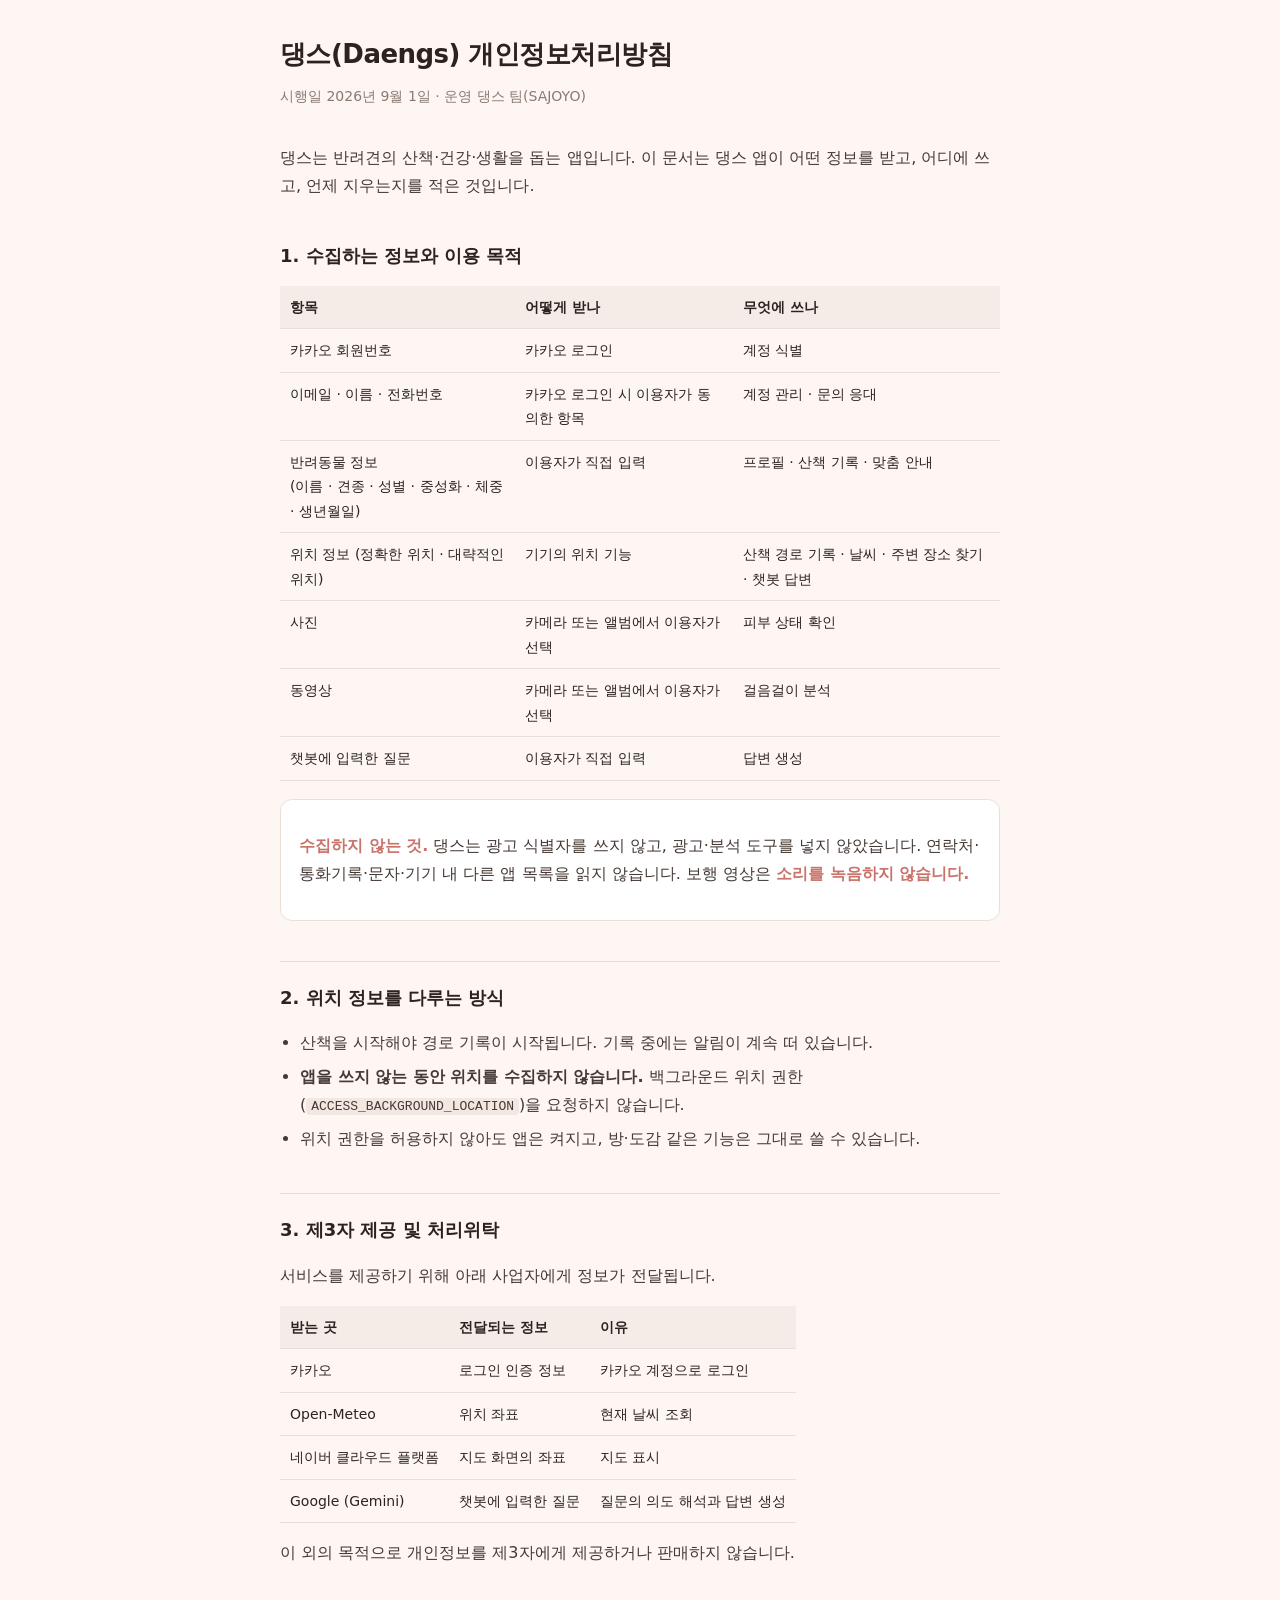
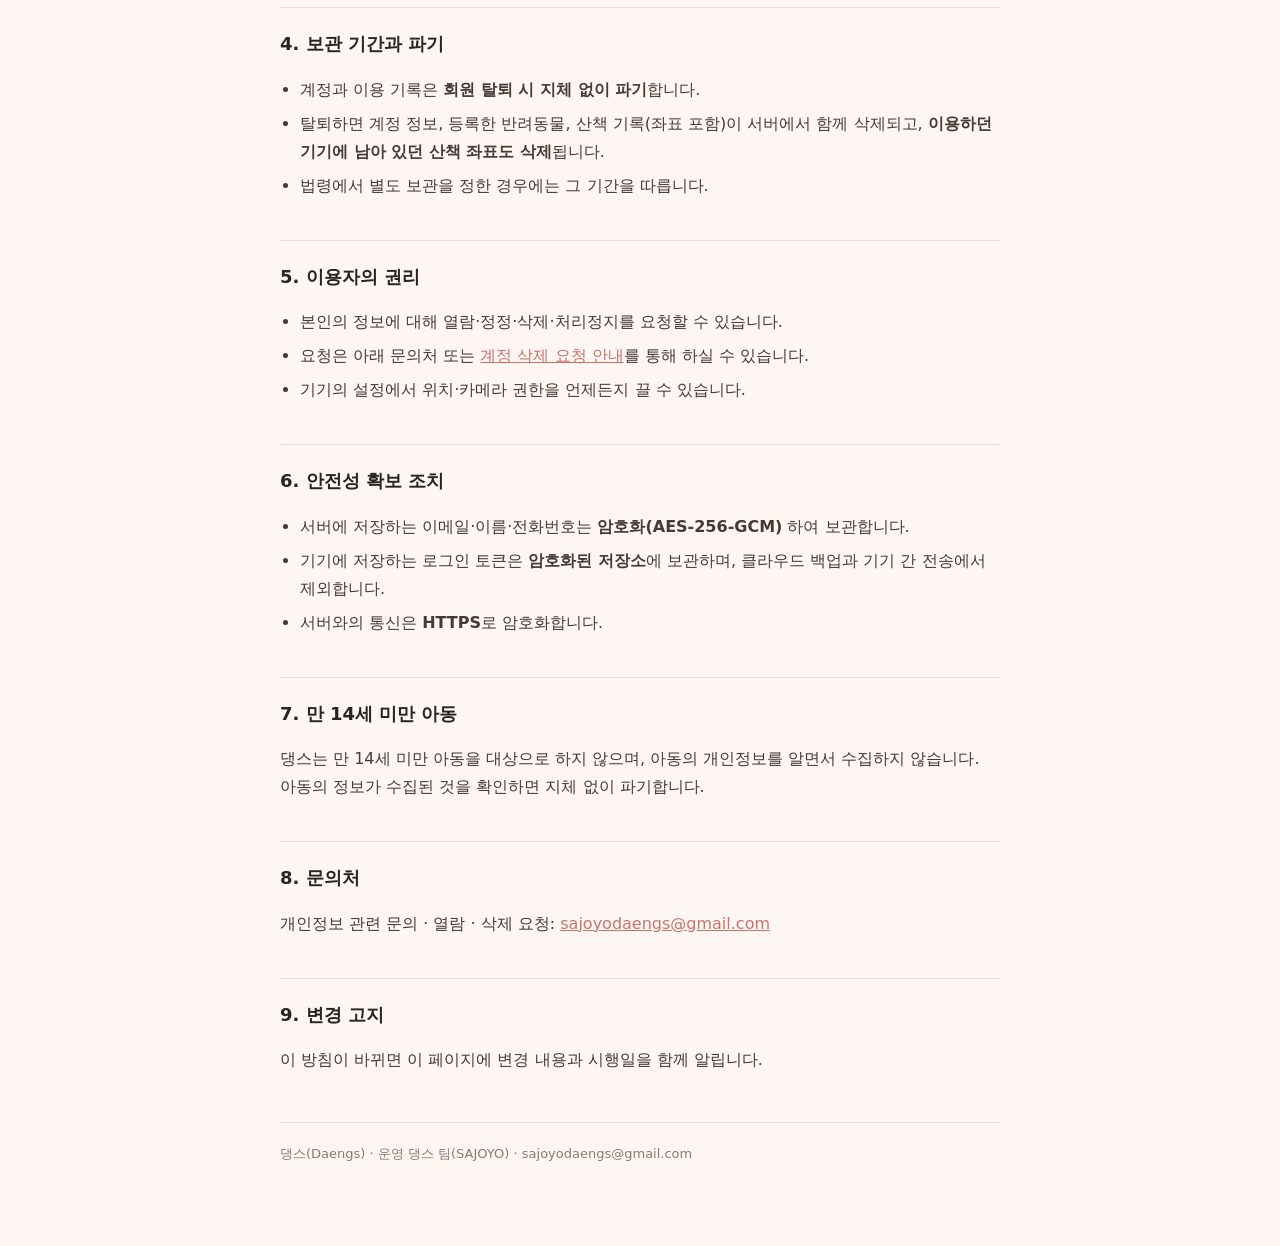
==== privacy.html @ 9c6e971e "댕스 앱의 개인정보처리방침과 계정 삭제 안내 플레이스토어가 웹에서 열리는 주소를 요구한다. 앱 저장소는 비공개라 Pages 를 못 쓰고 공개로 바꾸면 코드가 다 공개되므로, 문서만" ====
<!doctype html>
<html lang="ko">
<head>
<meta charset="utf-8">
<meta name="viewport" content="width=device-width, initial-scale=1">
<title>댕스(Daengs) 개인정보처리방침</title>
<link rel="stylesheet" href="style.css">
</head>
<body>
<main>
<h1>댕스(Daengs) 개인정보처리방침</h1>
<p class="sub">시행일 2026년 9월 1일 · 운영 댕스 팀(SAJOYO)</p>

<p>댕스는 반려견의 산책·건강·생활을 돕는 앱입니다. 이 문서는 댕스 앱이 어떤 정보를
받고, 어디에 쓰고, 언제 지우는지를 적은 것입니다.</p>

<h2>1. 수집하는 정보와 이용 목적</h2>
<table>
<tr><th>항목</th><th>어떻게 받나</th><th>무엇에 쓰나</th></tr>
<tr><td>카카오 회원번호</td><td>카카오 로그인</td><td>계정 식별</td></tr>
<tr><td>이메일 · 이름 · 전화번호</td><td>카카오 로그인 시 이용자가 동의한 항목</td><td>계정 관리 · 문의 응대</td></tr>
<tr><td>반려동물 정보<br>(이름 · 견종 · 성별 · 중성화 · 체중 · 생년월일)</td><td>이용자가 직접 입력</td><td>프로필 · 산책 기록 · 맞춤 안내</td></tr>
<tr><td>위치 정보 (정확한 위치 · 대략적인 위치)</td><td>기기의 위치 기능</td><td>산책 경로 기록 · 날씨 · 주변 장소 찾기 · 챗봇 답변</td></tr>
<tr><td>사진</td><td>카메라 또는 앨범에서 이용자가 선택</td><td>피부 상태 확인</td></tr>
<tr><td>동영상</td><td>카메라 또는 앨범에서 이용자가 선택</td><td>걸음걸이 분석</td></tr>
<tr><td>챗봇에 입력한 질문</td><td>이용자가 직접 입력</td><td>답변 생성</td></tr>
</table>

<div class="box">
<p><strong>수집하지 않는 것.</strong> 댕스는 광고 식별자를 쓰지 않고, 광고·분석 도구를
넣지 않았습니다. 연락처·통화기록·문자·기기 내 다른 앱 목록을 읽지 않습니다.
보행 영상은 <strong>소리를 녹음하지 않습니다.</strong></p>
</div>

<h2>2. 위치 정보를 다루는 방식</h2>
<ul>
<li>산책을 시작해야 경로 기록이 시작됩니다. 기록 중에는 알림이 계속 떠 있습니다.</li>
<li><strong>앱을 쓰지 않는 동안 위치를 수집하지 않습니다.</strong> 백그라운드 위치
권한(<code>ACCESS_BACKGROUND_LOCATION</code>)을 요청하지 않습니다.</li>
<li>위치 권한을 허용하지 않아도 앱은 켜지고, 방·도감 같은 기능은 그대로 쓸 수 있습니다.</li>
</ul>

<h2>3. 제3자 제공 및 처리위탁</h2>
<p>서비스를 제공하기 위해 아래 사업자에게 정보가 전달됩니다.</p>
<table>
<tr><th>받는 곳</th><th>전달되는 정보</th><th>이유</th></tr>
<tr><td>카카오</td><td>로그인 인증 정보</td><td>카카오 계정으로 로그인</td></tr>
<tr><td>Open-Meteo</td><td>위치 좌표</td><td>현재 날씨 조회</td></tr>
<tr><td>네이버 클라우드 플랫폼</td><td>지도 화면의 좌표</td><td>지도 표시</td></tr>
<tr><td>Google (Gemini)</td><td>챗봇에 입력한 질문</td><td>질문의 의도 해석과 답변 생성</td></tr>
</table>
<p>이 외의 목적으로 개인정보를 제3자에게 제공하거나 판매하지 않습니다.</p>

<h2>4. 보관 기간과 파기</h2>
<ul>
<li>계정과 이용 기록은 <strong>회원 탈퇴 시 지체 없이 파기</strong>합니다.</li>
<li>탈퇴하면 계정 정보, 등록한 반려동물, 산책 기록(좌표 포함)이 서버에서 함께
삭제되고, <strong>이용하던 기기에 남아 있던 산책 좌표도 삭제</strong>됩니다.</li>
<li>법령에서 별도 보관을 정한 경우에는 그 기간을 따릅니다.</li>
</ul>

<h2>5. 이용자의 권리</h2>
<ul>
<li>본인의 정보에 대해 열람·정정·삭제·처리정지를 요청할 수 있습니다.</li>
<li>요청은 아래 문의처 또는
<a href="delete.html">계정 삭제 요청 안내</a>를 통해 하실 수 있습니다.</li>
<li>기기의 설정에서 위치·카메라 권한을 언제든지 끌 수 있습니다.</li>
</ul>

<h2>6. 안전성 확보 조치</h2>
<ul>
<li>서버에 저장하는 이메일·이름·전화번호는 <strong>암호화(AES-256-GCM)</strong> 하여 보관합니다.</li>
<li>기기에 저장하는 로그인 토큰은 <strong>암호화된 저장소</strong>에 보관하며,
클라우드 백업과 기기 간 전송에서 제외합니다.</li>
<li>서버와의 통신은 <strong>HTTPS</strong>로 암호화합니다.</li>
</ul>

<h2>7. 만 14세 미만 아동</h2>
<p>댕스는 만 14세 미만 아동을 대상으로 하지 않으며, 아동의 개인정보를 알면서 수집하지
않습니다. 아동의 정보가 수집된 것을 확인하면 지체 없이 파기합니다.</p>

<h2>8. 문의처</h2>
<p>개인정보 관련 문의 · 열람 · 삭제 요청:
<a href="mailto:sajoyodaengs@gmail.com">sajoyodaengs@gmail.com</a></p>

<h2>9. 변경 고지</h2>
<p>이 방침이 바뀌면 이 페이지에 변경 내용과 시행일을 함께 알립니다.</p>

<footer>댕스(Daengs) · 운영 댕스 팀(SAJOYO) · sajoyodaengs@gmail.com</footer>
</main>
</body>
</html>
---- style.css ----
:root { color-scheme: light; }
* { box-sizing: border-box; }
body {
  margin: 0; padding: 32px 20px 80px;
  font: 16px/1.75 -apple-system, "Apple SD Gothic Neo", "Malgun Gothic", system-ui, sans-serif;
  color: #2b2320; background: #fdf6f2;
}
main { max-width: 720px; margin: 0 auto; }
h1 { font-size: 26px; margin: 0 0 6px; letter-spacing: -0.02em; }
.sub { color: #8a7a72; margin: 0 0 36px; font-size: 14px; }
h2 { font-size: 18px; margin: 40px 0 10px; padding-top: 20px; border-top: 1px solid #eadfd8; }
h2:first-of-type { border-top: 0; padding-top: 0; }
p, li { color: #453a35; }
ul { padding-left: 20px; }
li { margin: 6px 0; }
table { width: 100%; border-collapse: collapse; margin: 14px 0; font-size: 14px; display: block; overflow-x: auto; }
th, td { text-align: left; padding: 9px 10px; border-bottom: 1px solid #eadfd8; vertical-align: top; }
th { background: #f6ece7; font-weight: 600; white-space: nowrap; }
code { background: #f2e7e1; padding: 1px 5px; border-radius: 4px; font-size: 13px; }
.box { background: #fff; border: 1px solid #eadfd8; border-radius: 12px; padding: 16px 18px; margin: 18px 0; }
.box strong { color: #c9736b; }
a { color: #c9736b; }
footer { margin-top: 48px; padding-top: 20px; border-top: 1px solid #eadfd8; color: #8a7a72; font-size: 13px; }
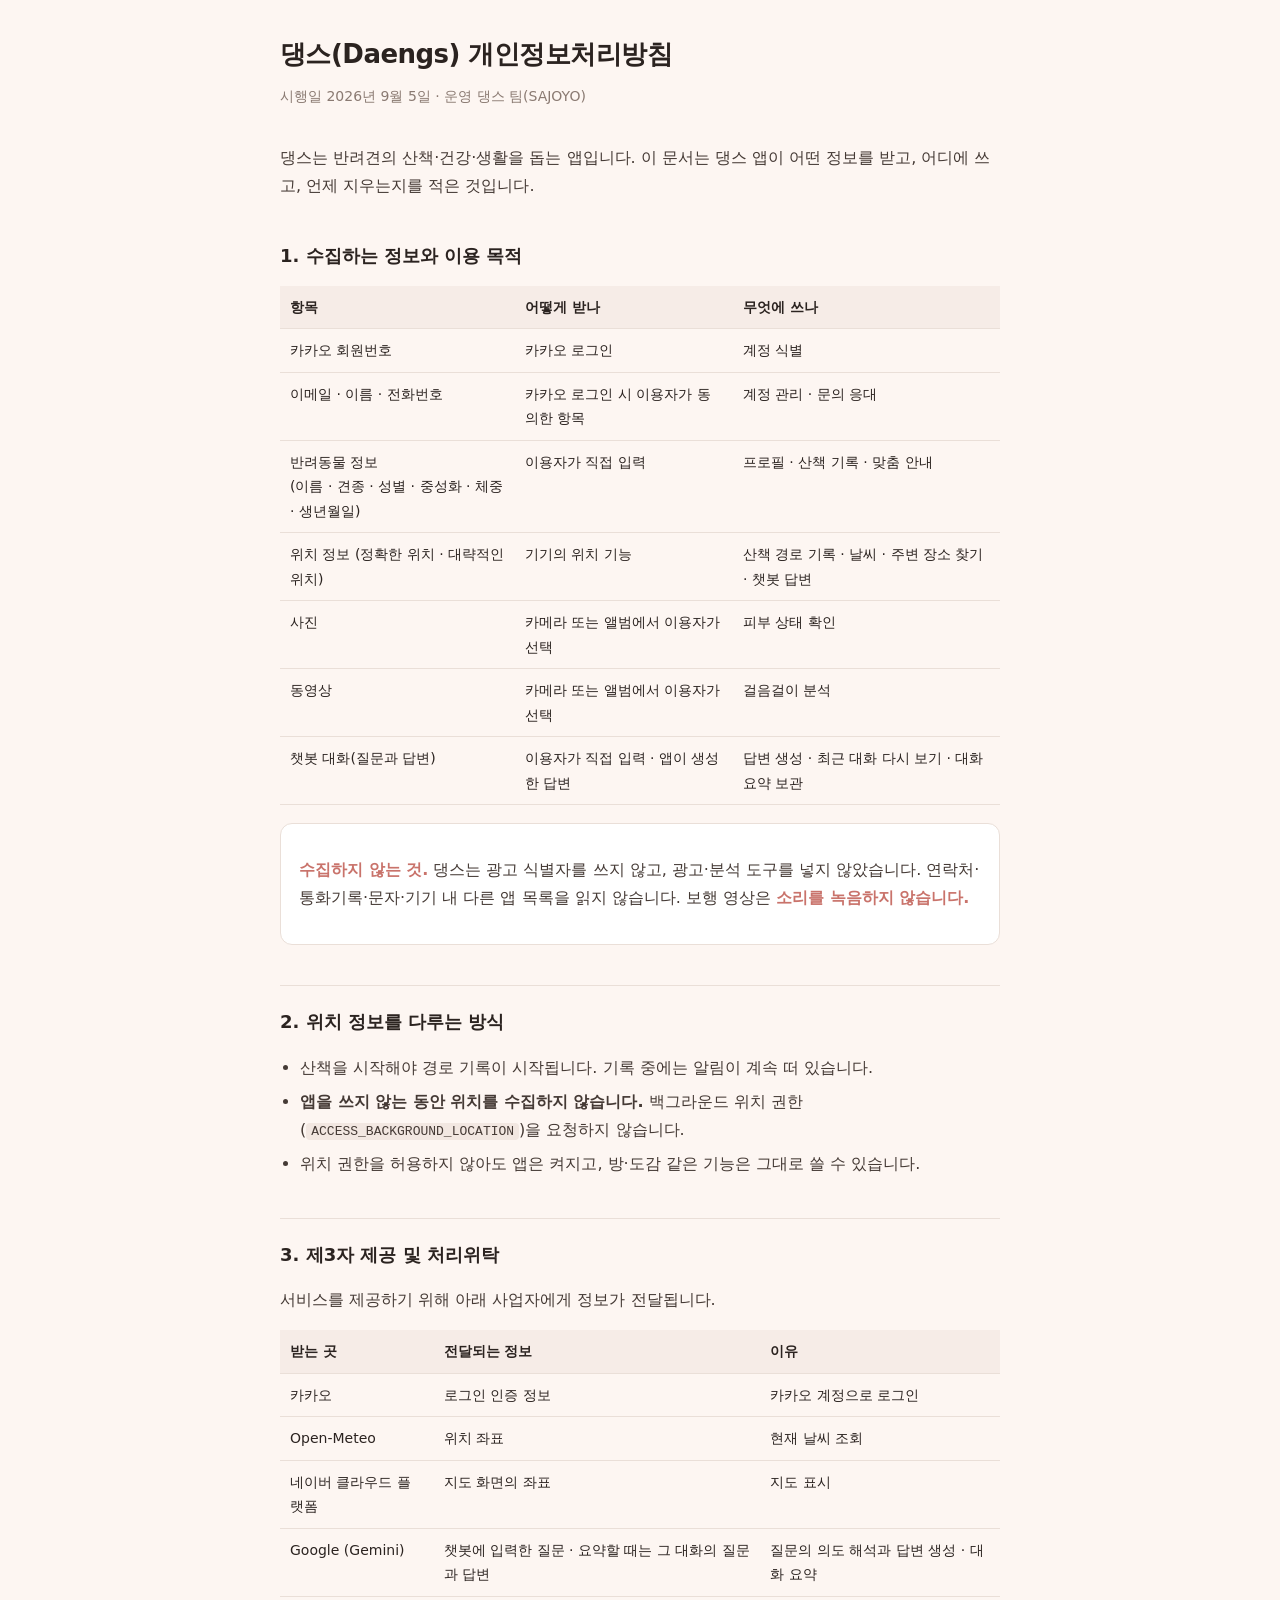
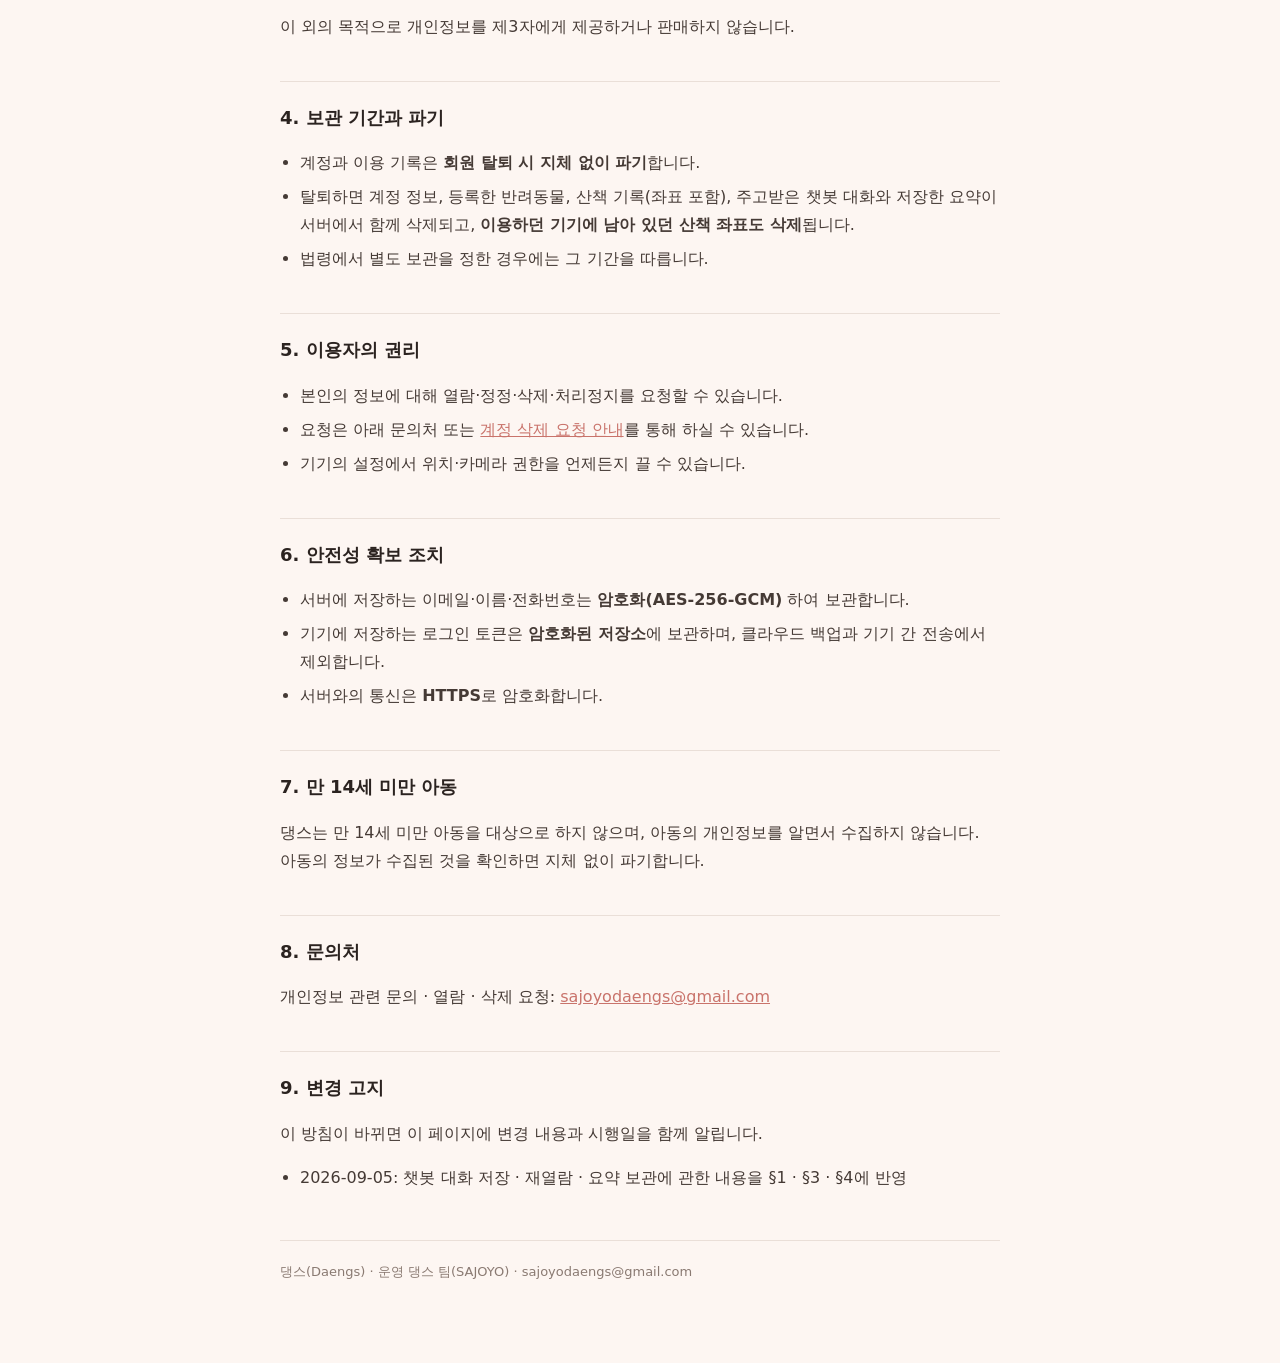
==== commit 5168f362: "docs: 처리방침에 챗봇 대화 저장·요약 반영 §1 수집 표, §3 위탁 표(Gemini), §4 파기 항목을 실제 동작(대화 저장· 재열람·요약 보관, 요약 시 질문+답변 전송" ====
--- a/privacy.html
+++ b/privacy.html
@@ -9,7 +9,7 @@
 <body>
 <main>
 <h1>댕스(Daengs) 개인정보처리방침</h1>
-<p class="sub">시행일 2026년 9월 1일 · 운영 댕스 팀(SAJOYO)</p>
+<p class="sub">시행일 2026년 9월 5일 · 운영 댕스 팀(SAJOYO)</p>
 
 <p>댕스는 반려견의 산책·건강·생활을 돕는 앱입니다. 이 문서는 댕스 앱이 어떤 정보를
 받고, 어디에 쓰고, 언제 지우는지를 적은 것입니다.</p>
@@ -23,7 +23,7 @@
 <tr><td>위치 정보 (정확한 위치 · 대략적인 위치)</td><td>기기의 위치 기능</td><td>산책 경로 기록 · 날씨 · 주변 장소 찾기 · 챗봇 답변</td></tr>
 <tr><td>사진</td><td>카메라 또는 앨범에서 이용자가 선택</td><td>피부 상태 확인</td></tr>
 <tr><td>동영상</td><td>카메라 또는 앨범에서 이용자가 선택</td><td>걸음걸이 분석</td></tr>
-<tr><td>챗봇에 입력한 질문</td><td>이용자가 직접 입력</td><td>답변 생성</td></tr>
+<tr><td>챗봇 대화(질문과 답변)</td><td>이용자가 직접 입력 · 앱이 생성한 답변</td><td>답변 생성 · 최근 대화 다시 보기 · 대화 요약 보관</td></tr>
 </table>
 
 <div class="box">
@@ -47,15 +47,15 @@
 <tr><td>카카오</td><td>로그인 인증 정보</td><td>카카오 계정으로 로그인</td></tr>
 <tr><td>Open-Meteo</td><td>위치 좌표</td><td>현재 날씨 조회</td></tr>
 <tr><td>네이버 클라우드 플랫폼</td><td>지도 화면의 좌표</td><td>지도 표시</td></tr>
-<tr><td>Google (Gemini)</td><td>챗봇에 입력한 질문</td><td>질문의 의도 해석과 답변 생성</td></tr>
+<tr><td>Google (Gemini)</td><td>챗봇에 입력한 질문 · 요약할 때는 그 대화의 질문과 답변</td><td>질문의 의도 해석과 답변 생성 · 대화 요약</td></tr>
 </table>
 <p>이 외의 목적으로 개인정보를 제3자에게 제공하거나 판매하지 않습니다.</p>
 
 <h2>4. 보관 기간과 파기</h2>
 <ul>
 <li>계정과 이용 기록은 <strong>회원 탈퇴 시 지체 없이 파기</strong>합니다.</li>
-<li>탈퇴하면 계정 정보, 등록한 반려동물, 산책 기록(좌표 포함)이 서버에서 함께
-삭제되고, <strong>이용하던 기기에 남아 있던 산책 좌표도 삭제</strong>됩니다.</li>
+<li>탈퇴하면 계정 정보, 등록한 반려동물, 산책 기록(좌표 포함), 주고받은 챗봇 대화와
+저장한 요약이 서버에서 함께 삭제되고, <strong>이용하던 기기에 남아 있던 산책 좌표도 삭제</strong>됩니다.</li>
 <li>법령에서 별도 보관을 정한 경우에는 그 기간을 따릅니다.</li>
 </ul>
 
@@ -85,6 +85,9 @@
 
 <h2>9. 변경 고지</h2>
 <p>이 방침이 바뀌면 이 페이지에 변경 내용과 시행일을 함께 알립니다.</p>
+<ul>
+<li>2026-09-05: 챗봇 대화 저장 · 재열람 · 요약 보관에 관한 내용을 §1 · §3 · §4에 반영</li>
+</ul>
 
 <footer>댕스(Daengs) · 운영 댕스 팀(SAJOYO) · sajoyodaengs@gmail.com</footer>
 </main>
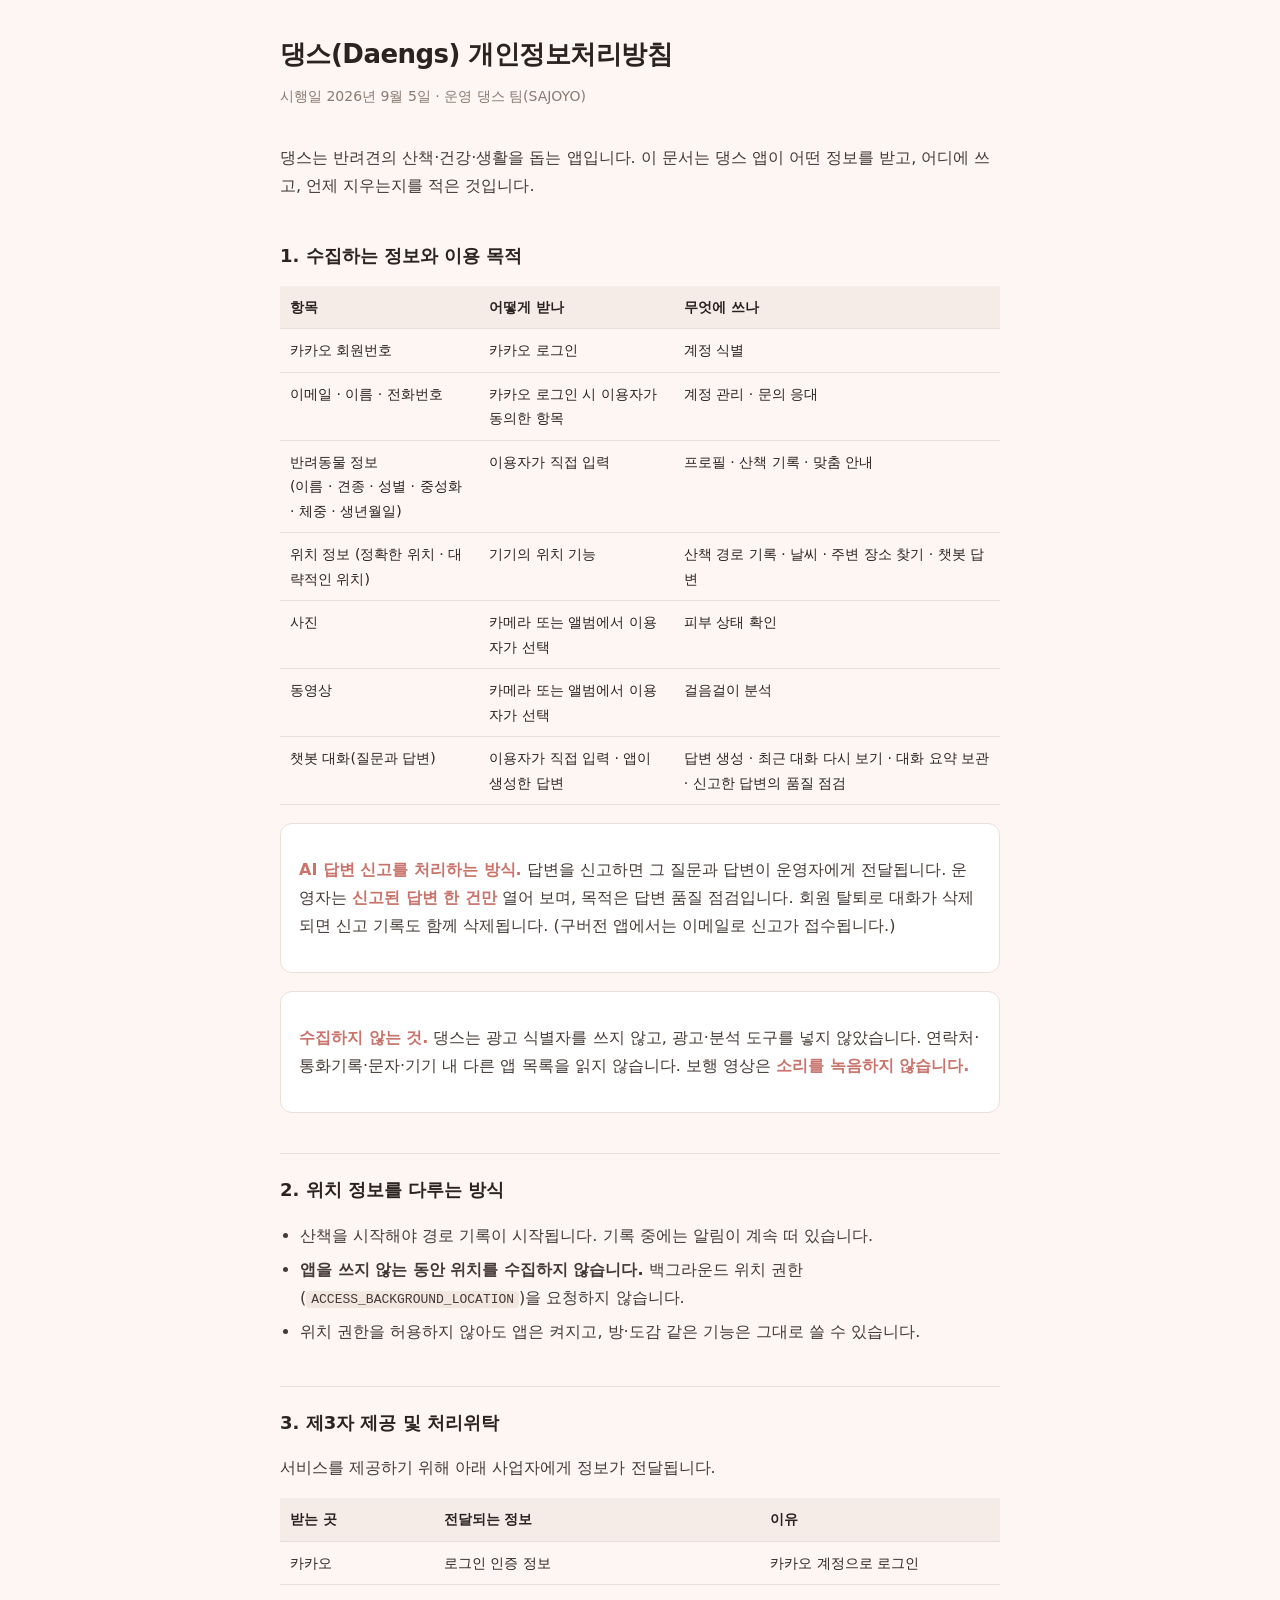
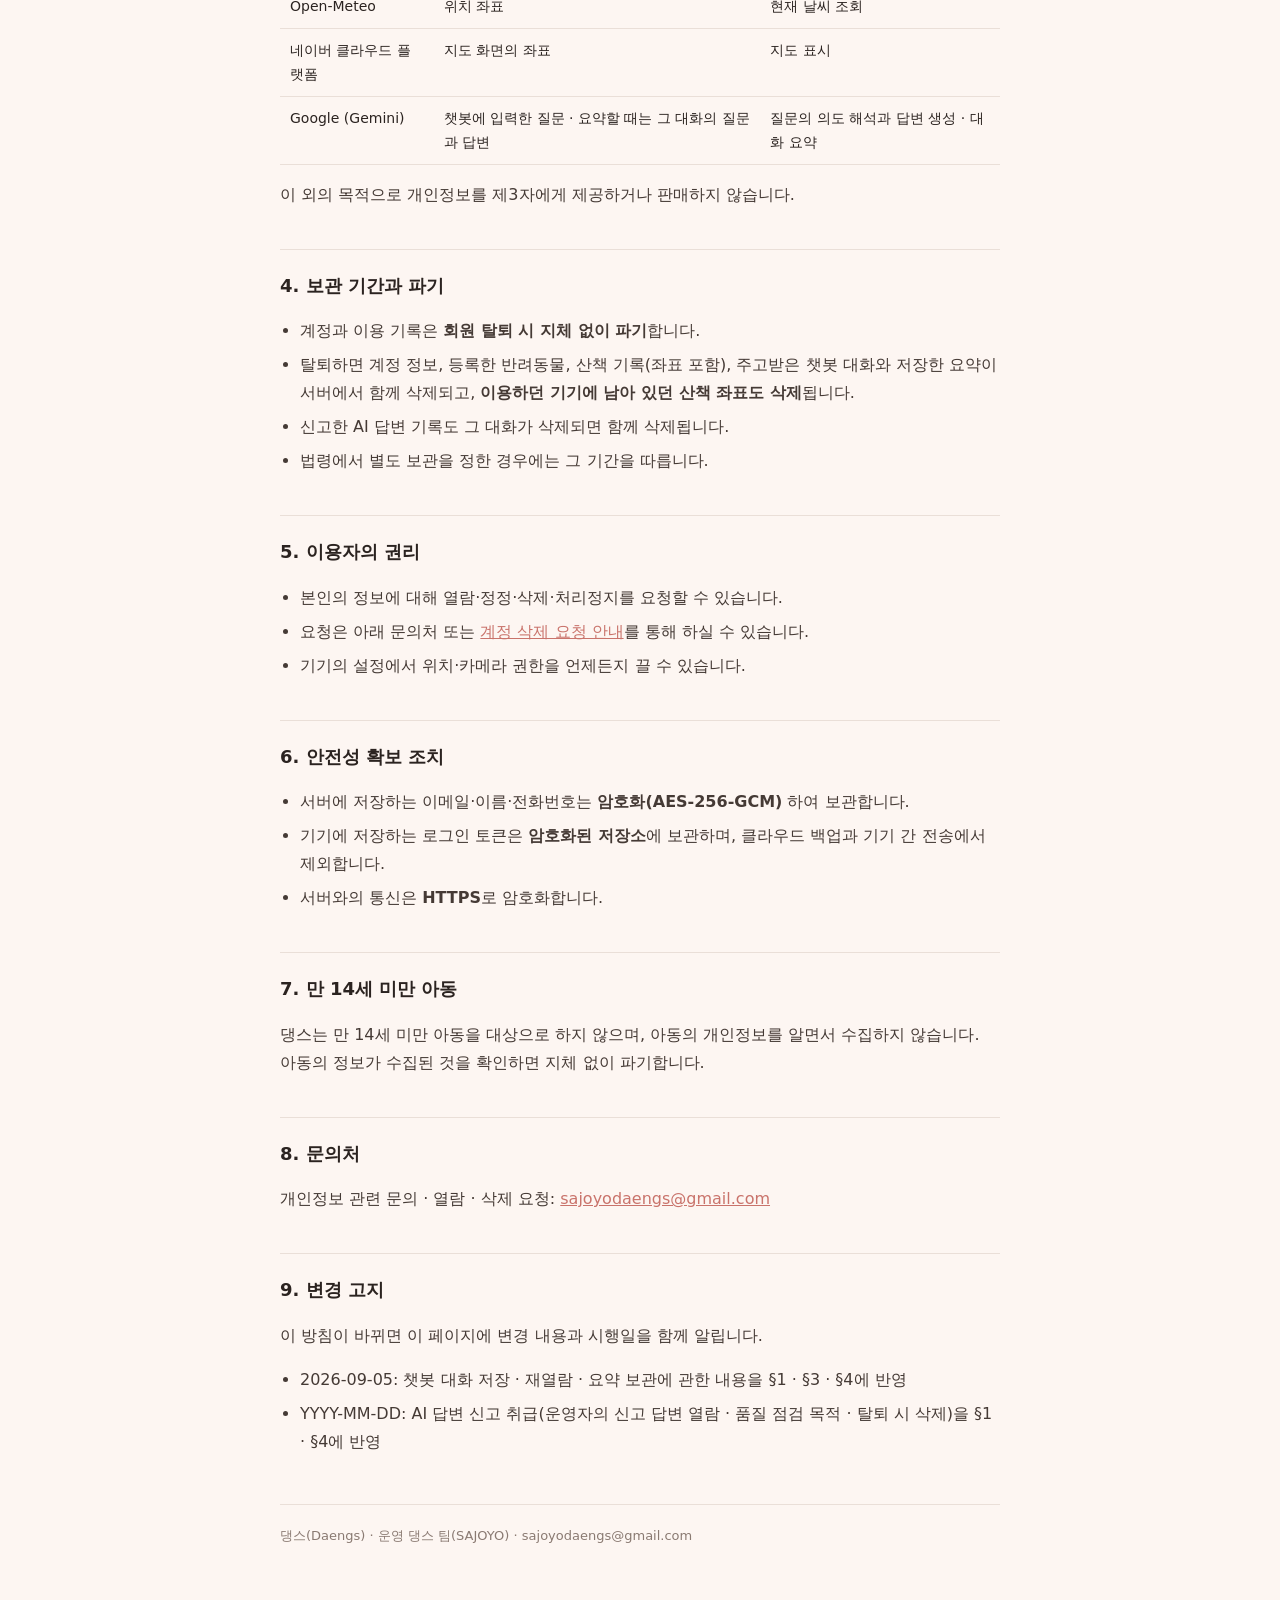
==== commit 7e695dfe: "docs: 처리방침에 AI 답변 신고 취급 초안 반영 (시행일 미정) DAENGS_dev #235(D-053 구현, answer_reports API)가 머지되어 §1 신고 처리 " ====
--- a/privacy.html
+++ b/privacy.html
@@ -9,6 +9,8 @@
 <body>
 <main>
 <h1>댕스(Daengs) 개인정보처리방침</h1>
+<!-- TODO(docs/privacy-answer-reports): 시행일은 앱(DAENGS_APP) 신고 기능 배포일에 맞춰
+     사람이 정한다. 배포 전에는 이 PR을 머지하지 않는다. -->
 <p class="sub">시행일 2026년 9월 5일 · 운영 댕스 팀(SAJOYO)</p>
 
 <p>댕스는 반려견의 산책·건강·생활을 돕는 앱입니다. 이 문서는 댕스 앱이 어떤 정보를
@@ -23,8 +25,15 @@
 <tr><td>위치 정보 (정확한 위치 · 대략적인 위치)</td><td>기기의 위치 기능</td><td>산책 경로 기록 · 날씨 · 주변 장소 찾기 · 챗봇 답변</td></tr>
 <tr><td>사진</td><td>카메라 또는 앨범에서 이용자가 선택</td><td>피부 상태 확인</td></tr>
 <tr><td>동영상</td><td>카메라 또는 앨범에서 이용자가 선택</td><td>걸음걸이 분석</td></tr>
-<tr><td>챗봇 대화(질문과 답변)</td><td>이용자가 직접 입력 · 앱이 생성한 답변</td><td>답변 생성 · 최근 대화 다시 보기 · 대화 요약 보관</td></tr>
+<tr><td>챗봇 대화(질문과 답변)</td><td>이용자가 직접 입력 · 앱이 생성한 답변</td><td>답변 생성 · 최근 대화 다시 보기 · 대화 요약 보관 · 신고한 답변의 품질 점검</td></tr>
 </table>
+
+<div class="box">
+<p><strong>AI 답변 신고를 처리하는 방식.</strong> 답변을 신고하면 그 질문과 답변이 운영자에게
+전달됩니다. 운영자는 <strong>신고된 답변 한 건만</strong> 열어 보며, 목적은 답변 품질 점검입니다.
+회원 탈퇴로 대화가 삭제되면 신고 기록도 함께 삭제됩니다. (구버전 앱에서는 이메일로 신고가
+접수됩니다.)</p>
+</div>
 
 <div class="box">
 <p><strong>수집하지 않는 것.</strong> 댕스는 광고 식별자를 쓰지 않고, 광고·분석 도구를
@@ -56,6 +65,7 @@
 <li>계정과 이용 기록은 <strong>회원 탈퇴 시 지체 없이 파기</strong>합니다.</li>
 <li>탈퇴하면 계정 정보, 등록한 반려동물, 산책 기록(좌표 포함), 주고받은 챗봇 대화와
 저장한 요약이 서버에서 함께 삭제되고, <strong>이용하던 기기에 남아 있던 산책 좌표도 삭제</strong>됩니다.</li>
+<li>신고한 AI 답변 기록도 그 대화가 삭제되면 함께 삭제됩니다.</li>
 <li>법령에서 별도 보관을 정한 경우에는 그 기간을 따릅니다.</li>
 </ul>
 
@@ -87,6 +97,7 @@
 <p>이 방침이 바뀌면 이 페이지에 변경 내용과 시행일을 함께 알립니다.</p>
 <ul>
 <li>2026-09-05: 챗봇 대화 저장 · 재열람 · 요약 보관에 관한 내용을 §1 · §3 · §4에 반영</li>
+<li><!-- TODO: 앱 배포일로 교체 -->YYYY-MM-DD: AI 답변 신고 취급(운영자의 신고 답변 열람 · 품질 점검 목적 · 탈퇴 시 삭제)을 §1 · §4에 반영</li>
 </ul>
 
 <footer>댕스(Daengs) · 운영 댕스 팀(SAJOYO) · sajoyodaengs@gmail.com</footer>
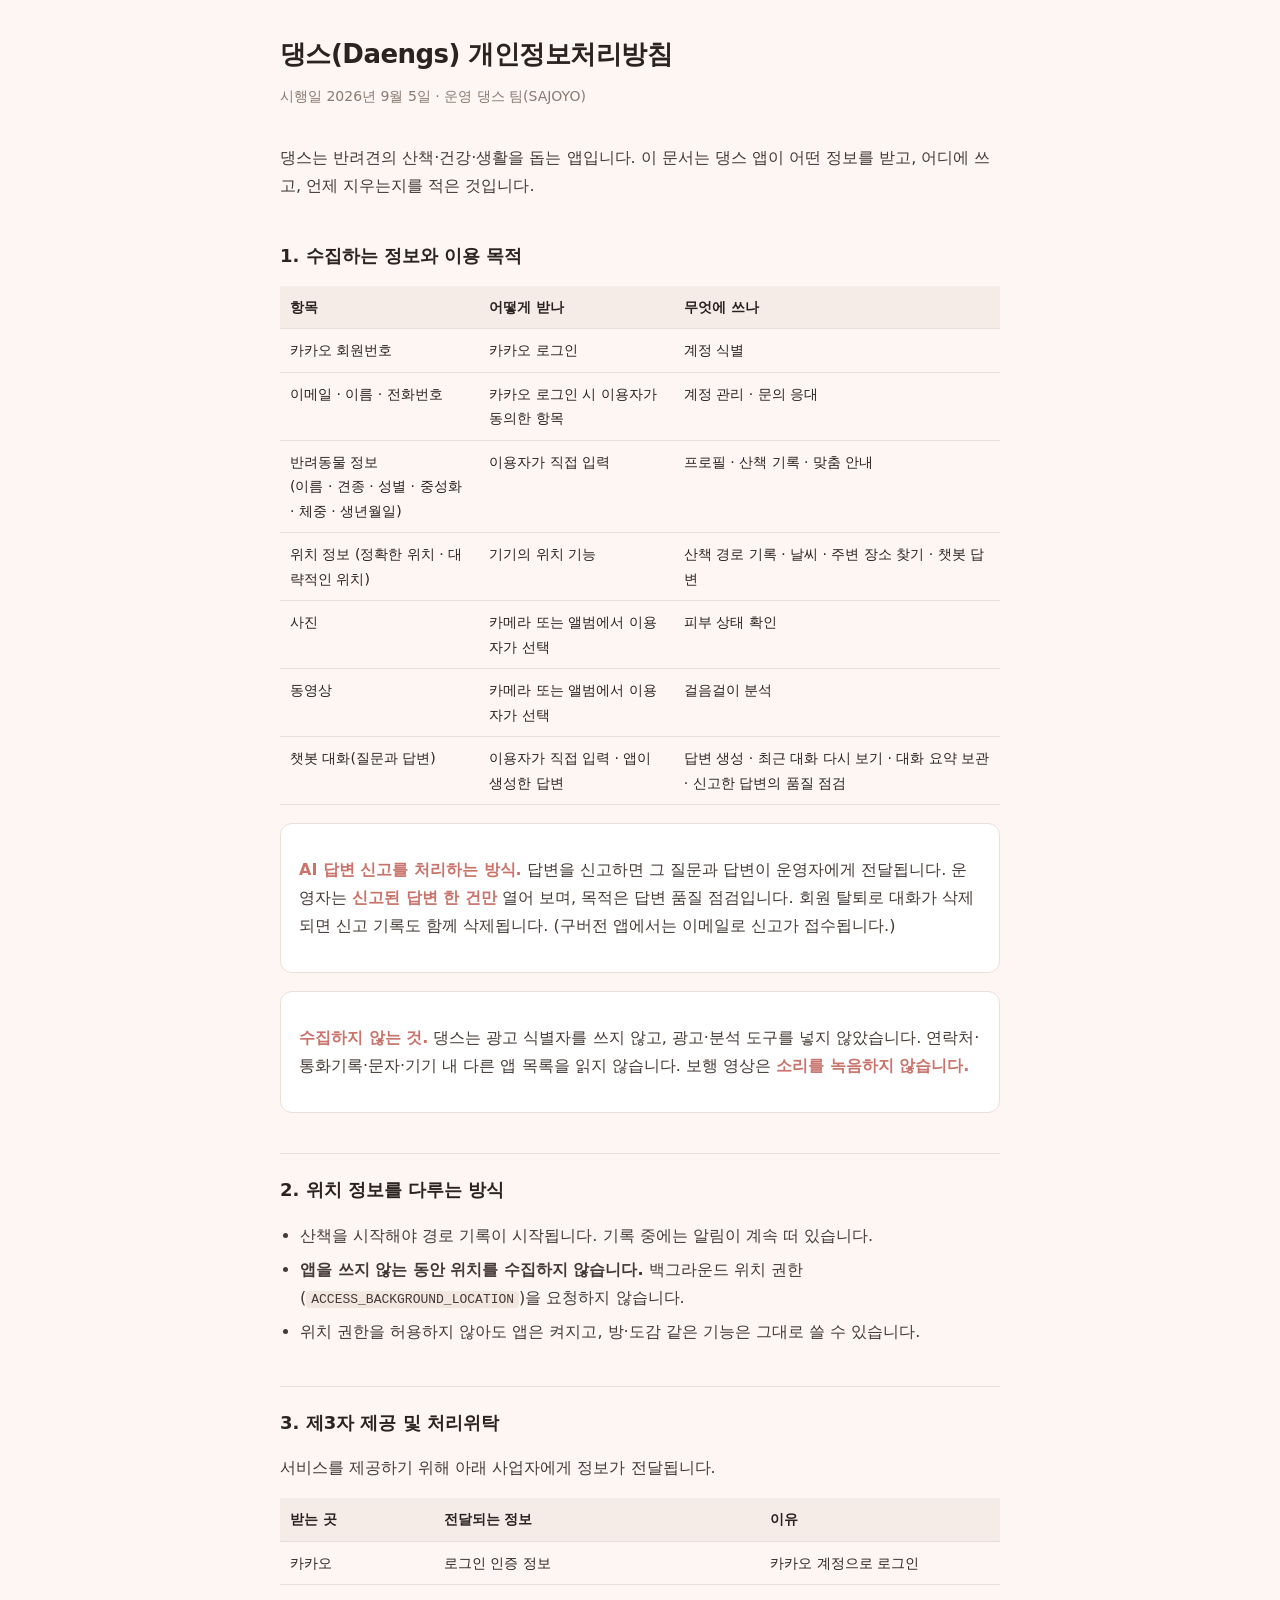
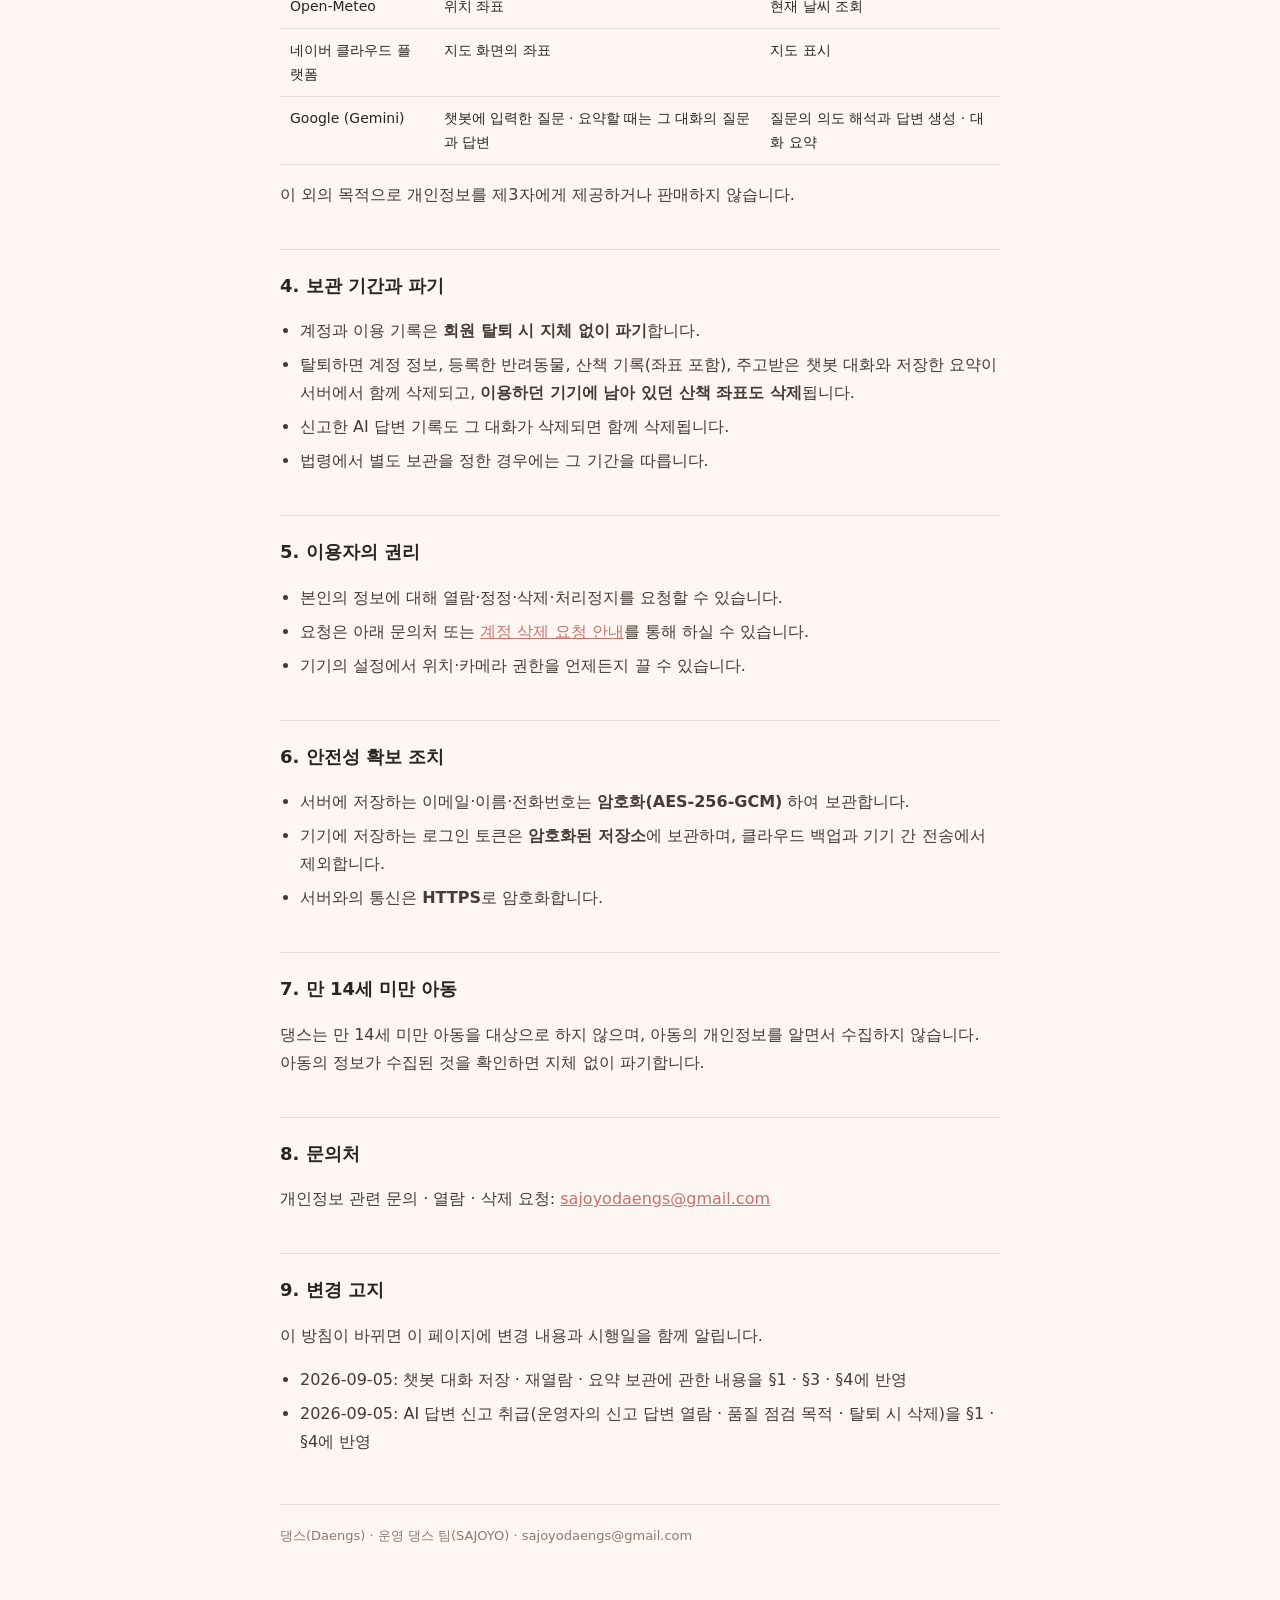
==== commit 3c2e6705: "docs: 시행일 2026-09-05 확정 — 신고 취급 방침 시행 DAENGS_APP #133(신고 API 연동)이 곧 뒤따라 배포되기로 해, 방침을 기능보다 먼저 공개한다. T" ====
--- a/privacy.html
+++ b/privacy.html
@@ -9,8 +9,6 @@
 <body>
 <main>
 <h1>댕스(Daengs) 개인정보처리방침</h1>
-<!-- TODO(docs/privacy-answer-reports): 시행일은 앱(DAENGS_APP) 신고 기능 배포일에 맞춰
-     사람이 정한다. 배포 전에는 이 PR을 머지하지 않는다. -->
 <p class="sub">시행일 2026년 9월 5일 · 운영 댕스 팀(SAJOYO)</p>
 
 <p>댕스는 반려견의 산책·건강·생활을 돕는 앱입니다. 이 문서는 댕스 앱이 어떤 정보를
@@ -97,7 +95,7 @@
 <p>이 방침이 바뀌면 이 페이지에 변경 내용과 시행일을 함께 알립니다.</p>
 <ul>
 <li>2026-09-05: 챗봇 대화 저장 · 재열람 · 요약 보관에 관한 내용을 §1 · §3 · §4에 반영</li>
-<li><!-- TODO: 앱 배포일로 교체 -->YYYY-MM-DD: AI 답변 신고 취급(운영자의 신고 답변 열람 · 품질 점검 목적 · 탈퇴 시 삭제)을 §1 · §4에 반영</li>
+<li>2026-09-05: AI 답변 신고 취급(운영자의 신고 답변 열람 · 품질 점검 목적 · 탈퇴 시 삭제)을 §1 · §4에 반영</li>
 </ul>
 
 <footer>댕스(Daengs) · 운영 댕스 팀(SAJOYO) · sajoyodaengs@gmail.com</footer>
